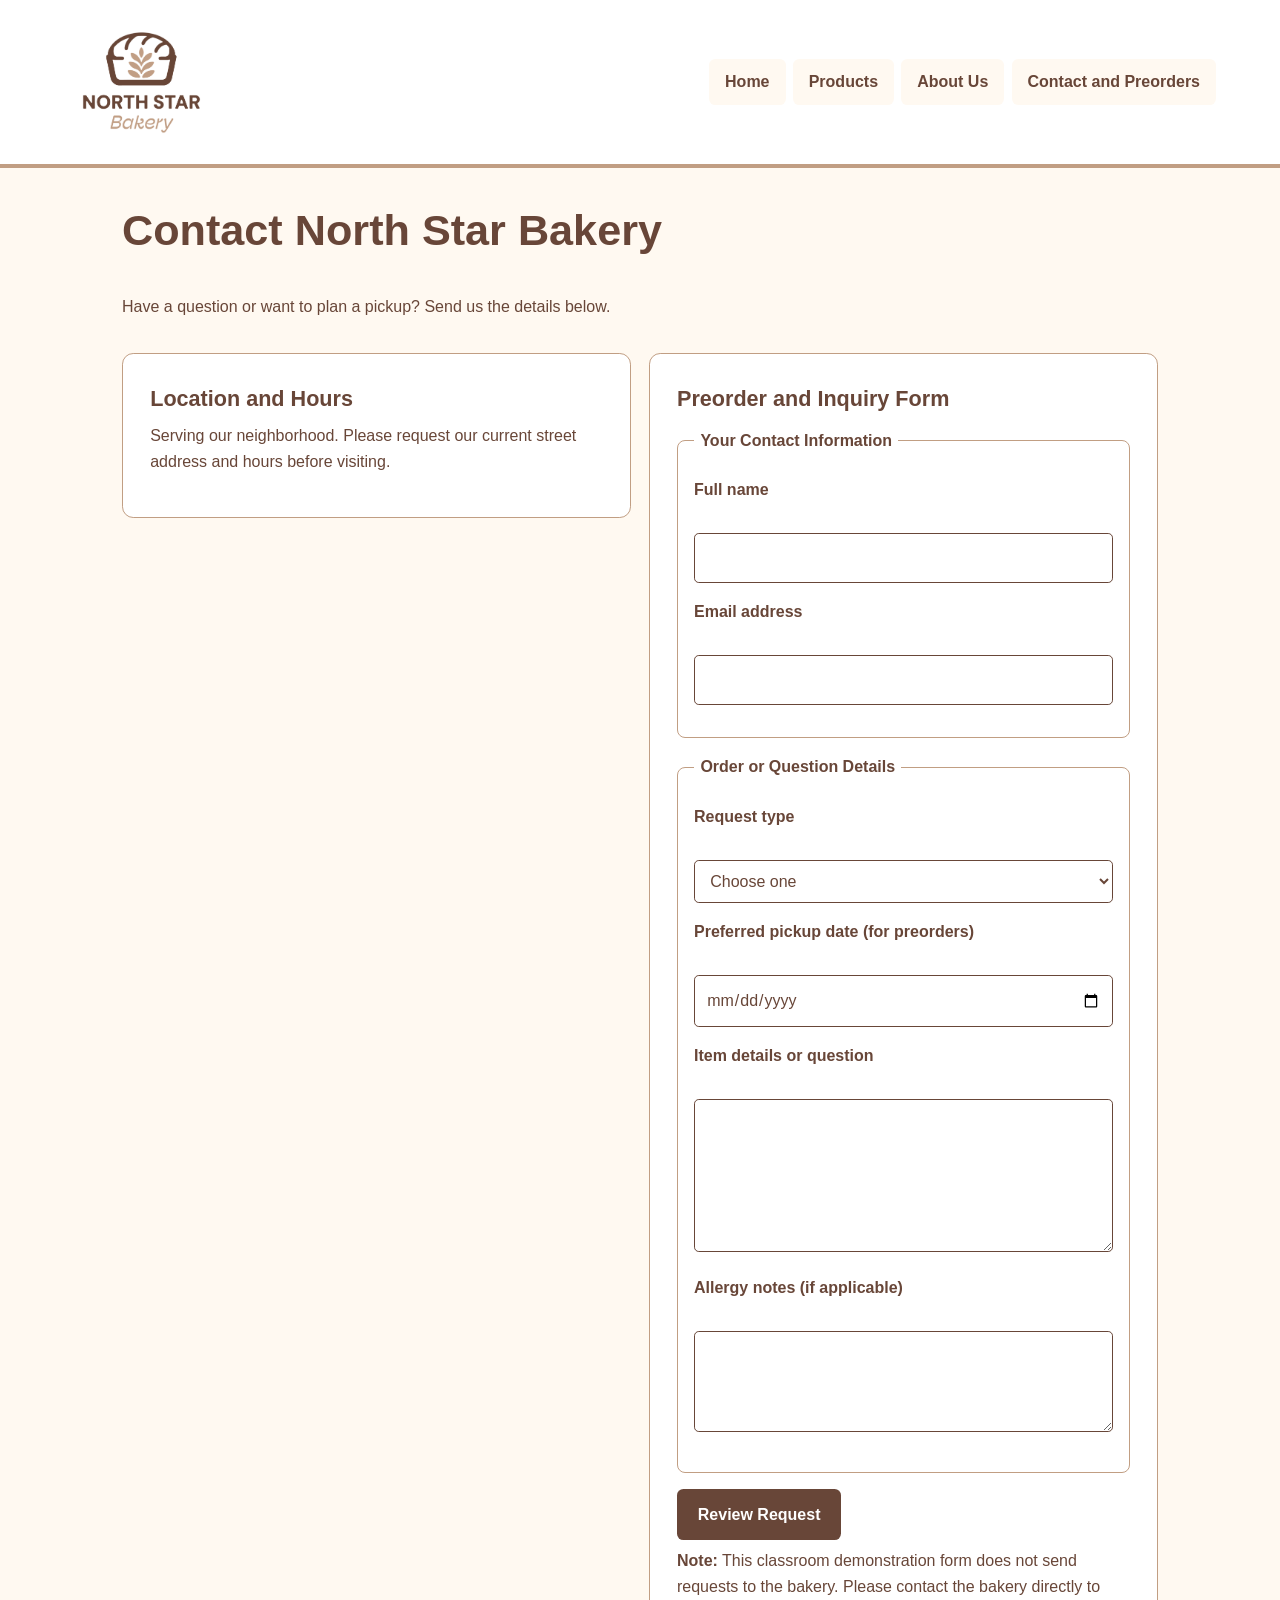
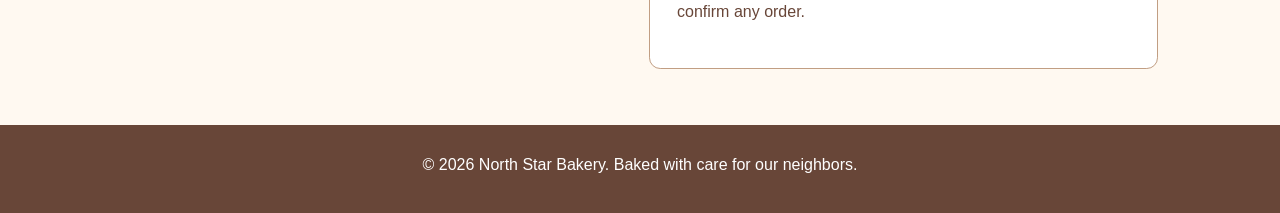
==== contact.html @ 98931b28 "Add files via upload" ====
<!DOCTYPE html>
<html lang="en">
<head>
  <meta charset="UTF-8">
  <meta name="viewport" content="width=device-width, initial-scale=1.0">
  <title>Contact and Preorders | North Star Bakery</title>
 <link rel="stylesheet" href="styles.css">
</head>
<body>
<header class="site-header">
  <img loading="lazy" src="media/bakery-logo_c.png" alt="North Star Bakery logo" width="180">
  <nav aria-label="Main navigation" class="site-nav">
  <ul>
    <li><a href="index.html">Home</a></li>
    <li><a href="products.html">Products</a></li>
    <li><a href="about.html">About Us</a></li>
    <li><a href="contact.html">Contact and Preorders</a></li>
  </ul>
</nav>
</header>
<main class="container">
  <h1>Contact North Star Bakery</h1>
  <p>Have a question or want to plan a pickup? Send us the details below.</p>
  <section class="content-card">
    <h2>Location and Hours</h2>
    <p>Serving our neighborhood. Please request our current street address and hours before visiting.</p>
  </section>
  <section class="content-card">
    <h2>Preorder and Inquiry Form</h2>
    <form action="#" method="get">
      <fieldset>
        <legend>Your Contact Information</legend>
        <p><label for="customer-name">Full name</label><br>
        <input id="customer-name" name="customer_name" type="text" required minlength="2" autocomplete="name"></p>
        <p><label for="customer-email">Email address</label><br>
        <input id="customer-email" name="customer_email" type="email" required autocomplete="email"></p>
      </fieldset>
      <fieldset>
        <legend>Order or Question Details</legend>
        <p><label for="request-type">Request type</label><br>
        <select id="request-type" name="request_type" required>
          <option value="">Choose one</option>
          <option value="preorder">Preorder request</option>
          <option value="question">General question</option>
        </select></p>
        <p><label for="pickup-date">Preferred pickup date (for preorders)</label><br>
        <input id="pickup-date" name="pickup_date" type="date"></p>
        <p><label for="item-details">Item details or question</label><br>
        <textarea id="item-details" name="item_details" rows="5" cols="40" required minlength="10"></textarea></p>
        <p><label for="allergy-notes">Allergy notes (if applicable)</label><br>
        <textarea id="allergy-notes" name="allergy_notes" rows="3" cols="40"></textarea></p>
      </fieldset>
      <button type="submit">Review Request</button>
    </form>
    <p><strong>Note:</strong> This classroom demonstration form does not send requests to the bakery. Please contact the bakery directly to confirm any order.</p>
  </section>
</main>
<footer class="site-footer">
  <p>&copy; 2026 North Star Bakery. Baked with care for our neighbors.</p>
</footer>
</body>
</html>
---- styles.css ----
/* North Star Bakery | Touchstone 3 | Mobile-first visual system */
:root { --cream:#FFF9F1; --brown:#684638; --tan:#C19E83; --white:#FFFFFF; --space:1rem; }
* { box-sizing:border-box; }
html { scroll-behavior:smooth; }
body { margin:0; background:var(--cream); color:var(--brown); font-family:Arial,Helvetica,sans-serif; line-height:1.6; }
a { color:var(--brown); text-underline-offset:3px; }
a:hover { text-decoration-thickness:2px; }
a:focus-visible,button:focus-visible,input:focus-visible,select:focus-visible,textarea:focus-visible { outline:3px solid var(--brown); outline-offset:3px; }
.site-header { background:var(--white); border-bottom:4px solid var(--tan); padding:1rem; display:flex; flex-direction:column; align-items:center; gap:1rem; }
.site-header > img { max-width:155px; height:auto; }
.site-nav { width:100%; }
.site-nav ul { display:flex; flex-direction:column; gap:.45rem; list-style:none; margin:0; padding:0; }
.site-nav a { display:block; text-align:center; padding:.55rem .8rem; border-radius:.4rem; background:var(--cream); font-weight:bold; text-decoration:none; }
.site-nav a:hover,.site-nav a:focus-visible { background:var(--tan); }
.container { max-width:1100px; margin:0 auto; padding:1.2rem; display:flex; flex-direction:column; gap:1.1rem; }
h1,h2 { line-height:1.2; margin:.3rem 0 .7rem; }
h1 { font-size:clamp(1.8rem,5vw,2.7rem); } h2 { font-size:1.35rem; }
p { margin:.5rem 0 1rem; }
.content-card { background:var(--white); padding:1.15rem; border:1px solid var(--tan); border-radius:.7rem; }
img,video { max-width:100%; height:auto; border-radius:.45rem; }
.hero-image { width:100%; max-height:410px; object-fit:cover; }
figure { margin:1rem 0; } figcaption { font-size:.94rem; }
.media-video { width:100%; }
fieldset { border:1px solid var(--tan); border-radius:.5rem; margin:1rem 0; padding:1rem; }
legend { font-weight:bold; padding:0 .4rem; }
label { display:block; font-weight:bold; margin-bottom:.3rem; }
input,select,textarea { font:inherit; width:100%; max-width:100%; padding:.7rem; border:1px solid var(--brown); border-radius:.3rem; background:var(--white); color:var(--brown); }
button { background:var(--brown); color:var(--white); font:inherit; font-weight:bold; padding:.8rem 1.3rem; border:0; border-radius:.4rem; cursor:pointer; }
button:hover { background:#50362C; }
.site-footer { text-align:center; background:var(--brown); color:var(--white); padding:1.2rem; margin-top:1.5rem; }
@media (min-width:768px) {
 .site-header { flex-direction:row; justify-content:space-between; padding:1rem 5%; }
 .site-nav { width:auto; }
 .site-nav ul { flex-direction:row; flex-wrap:wrap; }
 .container { padding:2rem; flex-direction:row; flex-wrap:wrap; align-items:flex-start; }
 .container > h1,.container > p,.container > .hero-image { flex:0 0 100%; }
 .content-card { flex:1 1 calc(50% - 1.1rem); }
 .container > .content-card:last-child:nth-of-type(odd) { flex-grow:1; }
 fieldset { max-width:720px; }
}
@media (min-width:1050px) { .content-card { padding:1.7rem; } .site-nav a { padding:.65rem 1rem; } }
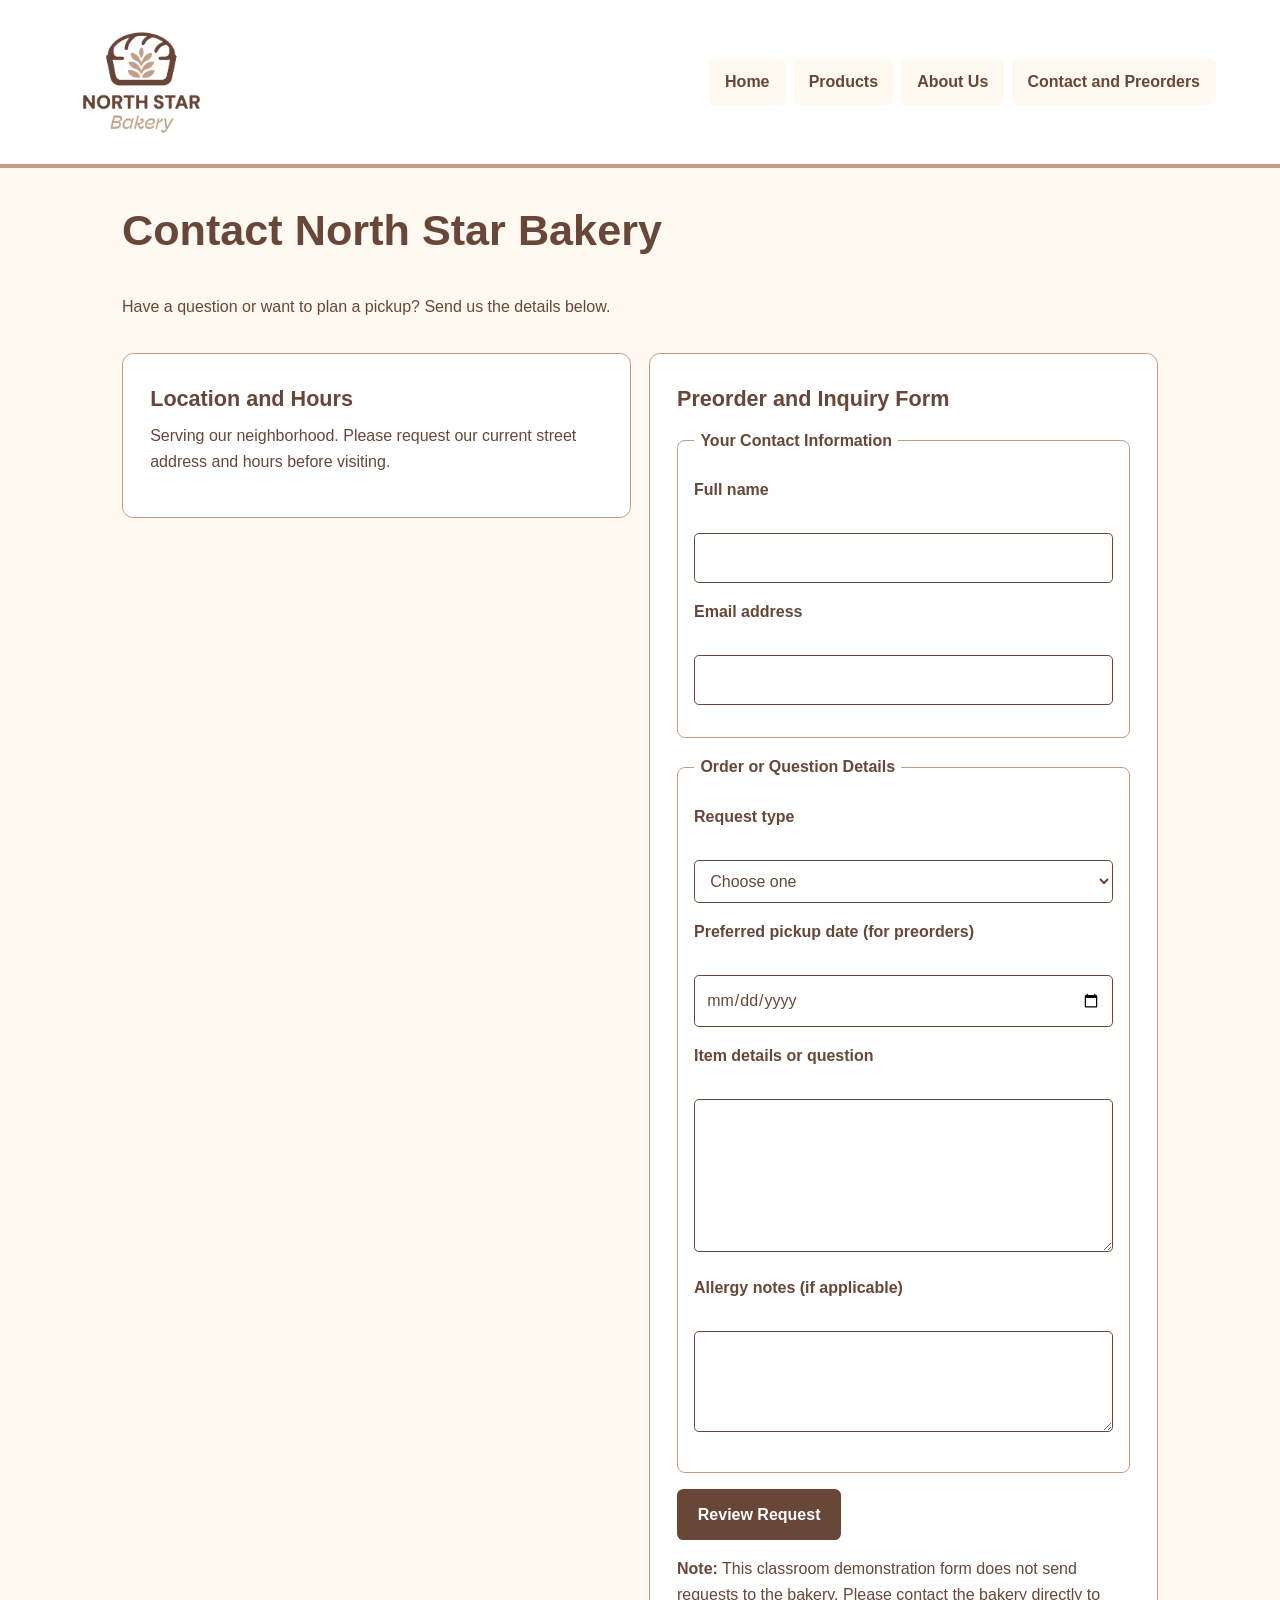
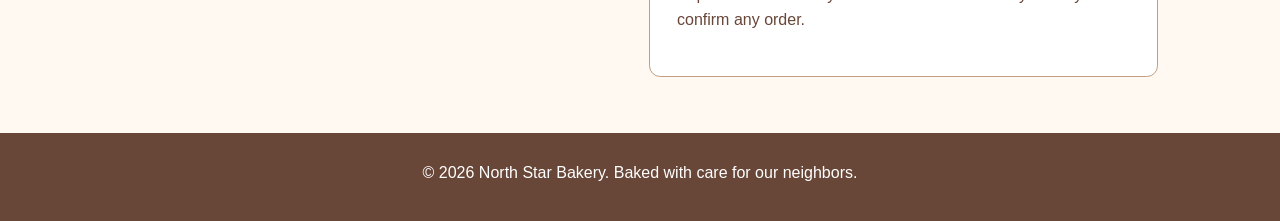
==== commit 83bcdf3b: "Add files via upload" ====
--- a/contact.html
+++ b/contact.html
@@ -27,13 +27,13 @@
   </section>
   <section class="content-card">
     <h2>Preorder and Inquiry Form</h2>
-    <form action="#" method="get">
+    <form id="preorder-form" action="#" method="get" novalidate>
       <fieldset>
         <legend>Your Contact Information</legend>
         <p><label for="customer-name">Full name</label><br>
-        <input id="customer-name" name="customer_name" type="text" required minlength="2" autocomplete="name"></p>
+        <input id="customer-name" name="customer_name" type="text" required minlength="2" autocomplete="name" aria-describedby="customer-name-error"><span class="field-error" id="customer-name-error" aria-live="polite"></span></p>
         <p><label for="customer-email">Email address</label><br>
-        <input id="customer-email" name="customer_email" type="email" required autocomplete="email"></p>
+        <input id="customer-email" name="customer_email" type="email" required autocomplete="email" aria-describedby="customer-email-error"><span class="field-error" id="customer-email-error" aria-live="polite"></span></p>
       </fieldset>
       <fieldset>
         <legend>Order or Question Details</legend>
@@ -42,15 +42,16 @@
           <option value="">Choose one</option>
           <option value="preorder">Preorder request</option>
           <option value="question">General question</option>
-        </select></p>
+        </select><span class="field-error" id="request-type-error" aria-live="polite"></span></p>
         <p><label for="pickup-date">Preferred pickup date (for preorders)</label><br>
-        <input id="pickup-date" name="pickup_date" type="date"></p>
+        <input id="pickup-date" name="pickup_date" type="date"><span class="field-error" id="pickup-date-error" aria-live="polite"></span></p>
         <p><label for="item-details">Item details or question</label><br>
-        <textarea id="item-details" name="item_details" rows="5" cols="40" required minlength="10"></textarea></p>
+        <textarea id="item-details" name="item_details" rows="5" cols="40" required minlength="10"></textarea><span class="field-error" id="item-details-error" aria-live="polite"></span></p>
         <p><label for="allergy-notes">Allergy notes (if applicable)</label><br>
         <textarea id="allergy-notes" name="allergy_notes" rows="3" cols="40"></textarea></p>
       </fieldset>
       <button type="submit">Review Request</button>
+      <p id="form-status" class="feedback" role="status" aria-live="polite"></p>
     </form>
     <p><strong>Note:</strong> This classroom demonstration form does not send requests to the bakery. Please contact the bakery directly to confirm any order.</p>
   </section>
@@ -58,5 +59,6 @@
 <footer class="site-footer">
   <p>&copy; 2026 North Star Bakery. Baked with care for our neighbors.</p>
 </footer>
+<script src="script.js" defer></script>
 </body>
 </html>
--- a/styles.css
+++ b/styles.css
@@ -39,3 +39,16 @@
  fieldset { max-width:720px; }
 }
 @media (min-width:1050px) { .content-card { padding:1.7rem; } .site-nav a { padding:.65rem 1rem; } }
+
+/* Touchstone 4: interactive features and inline feedback */
+.favorites-panel { flex-basis:100%; }
+.favorites-list { display:flex; flex-direction:column; gap:.7rem; }
+.favorite-row { display:flex; flex-direction:column; align-items:flex-start; gap:.6rem; padding:.8rem; border:1px solid var(--tan); border-radius:.4rem; }
+.favorite-row button { padding:.55rem .9rem; }
+.favorite-row button[aria-pressed="true"] { background:var(--tan); color:var(--brown); }
+.field-error { display:block; margin-top:.3rem; font-weight:bold; font-size:.9rem; }
+.field-error:not(:empty) { padding:.25rem 0; }
+[aria-invalid="true"] { border:3px solid var(--brown); background:var(--cream); }
+.feedback { font-weight:bold; margin-top:.7rem; }
+.feedback.success { border-left:4px solid var(--tan); padding-left:.8rem; }
+@media (min-width:768px) { .favorite-row { flex-direction:row; justify-content:space-between; align-items:center; } }
